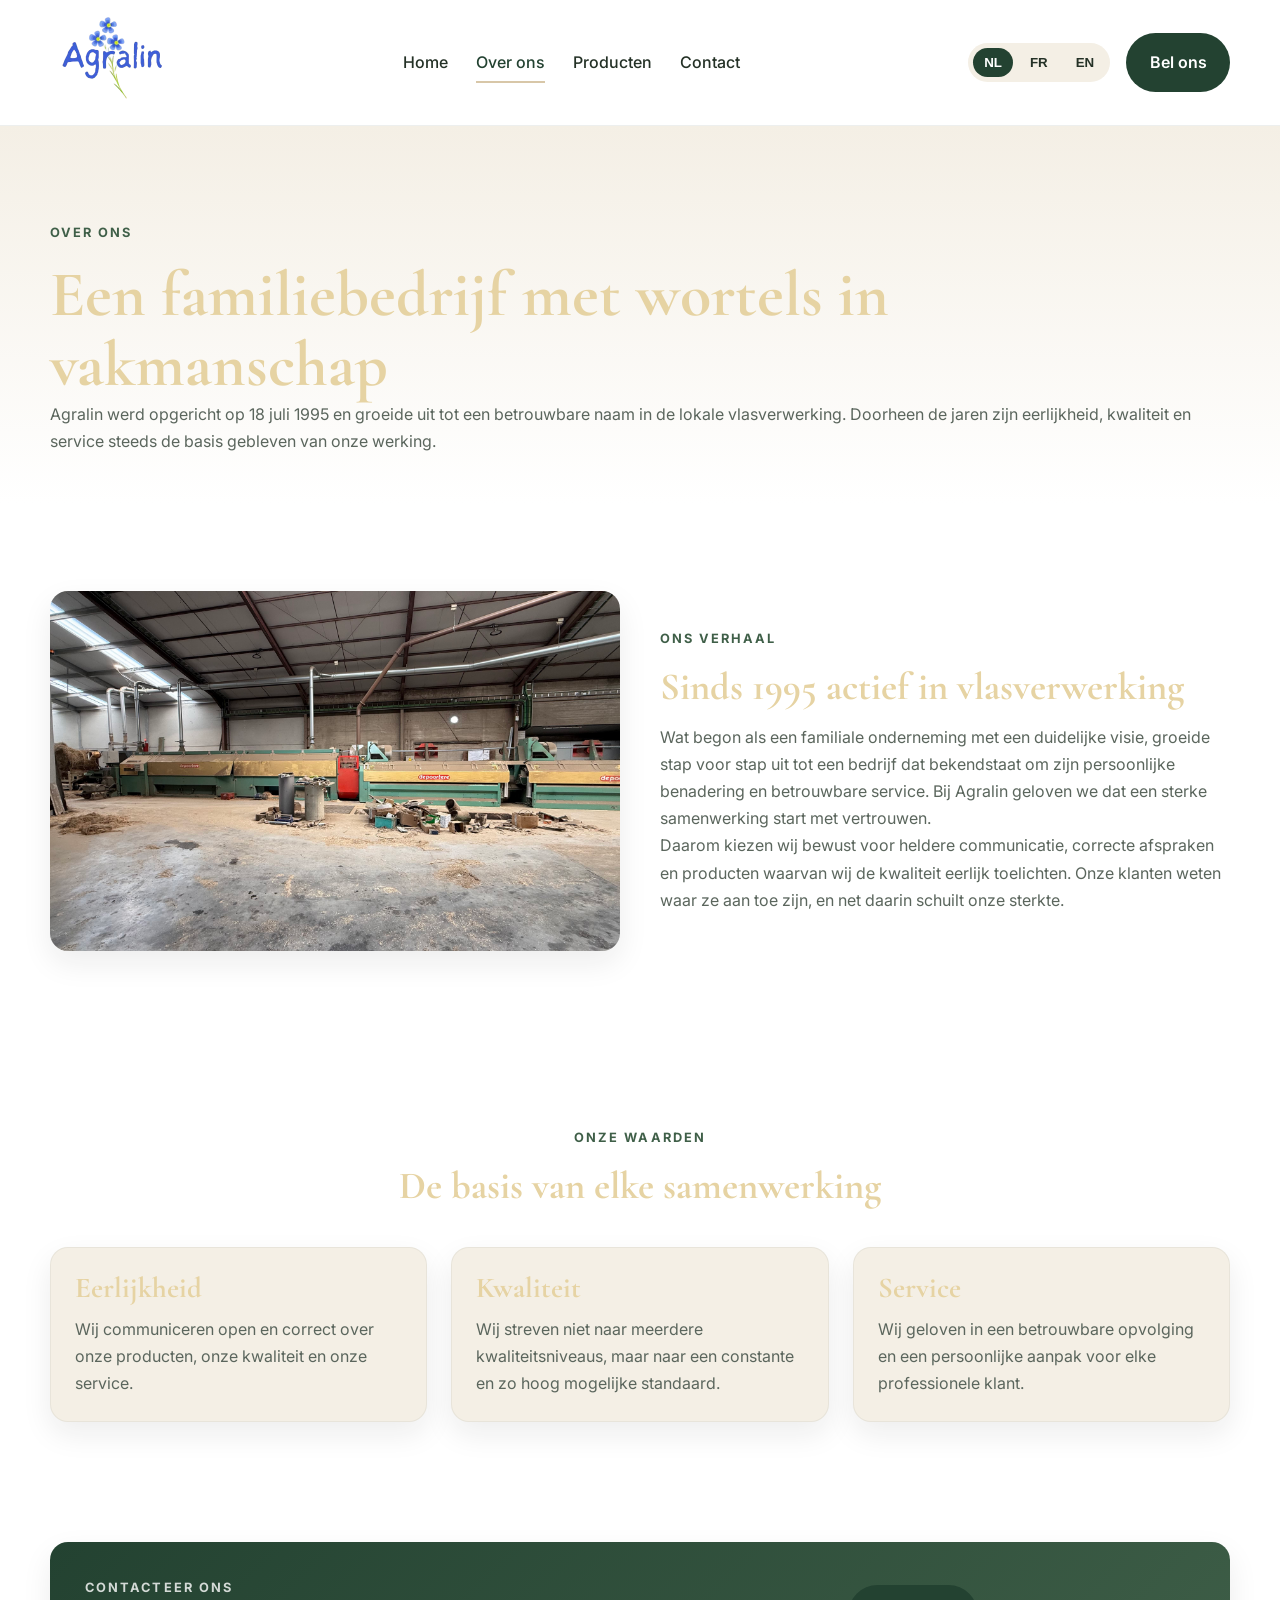
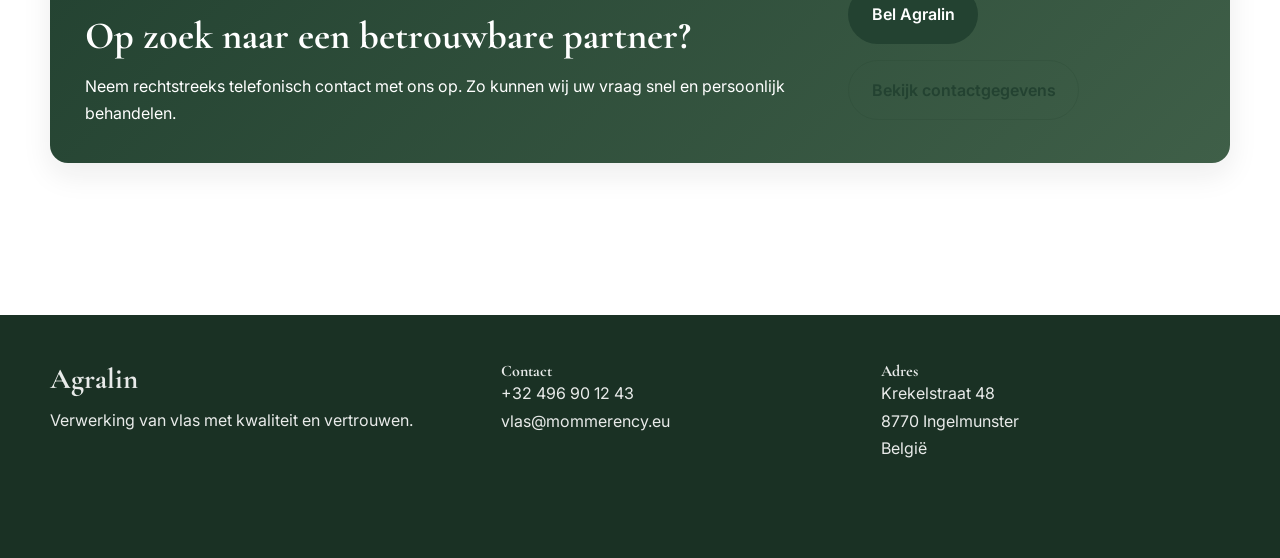
==== about.html @ 3aa9d106 "eerste versie agralin site" ====
<!DOCTYPE html>
<html lang="nl">
<head>
  <meta charset="UTF-8" />
  <meta name="viewport" content="width=device-width, initial-scale=1.0" />

  <title>Over ons | Agralin</title>
  <meta
    name="description"
    content="Leer Agralin kennen: een Belgisch familiebedrijf in vlasverwerking sinds 1995, gebouwd op eerlijkheid, kwaliteit en service."
  />

  <link rel="preconnect" href="https://fonts.googleapis.com" />
  <link rel="preconnect" href="https://fonts.gstatic.com" crossorigin />
  <link
    href="https://fonts.googleapis.com/css2?family=Cormorant+Garamond:wght@500;600;700&family=Inter:wght@400;500;600;700&display=swap"
    rel="stylesheet"
  />
  <link rel="stylesheet" href="styles.css" />
</head>
<body data-page="about">
  <header class="site-header">
    <div class="container nav-wrapper">
      <a href="index.html" class="logo" aria-label="Agralin home" data-i18n-aria-label="logo_aria_label">
        <img
          src="images/logo-agralin.png"
          alt="Agralin logo"
          class="logo-img"
          data-i18n-alt="logo_alt"
        />
      </a>

      <nav class="main-nav" aria-label="Hoofdnavigatie" data-i18n-aria-label="main_nav_aria">
        <a href="index.html" data-i18n="nav_home">Home</a>
        <a href="about.html" class="active" data-i18n="nav_about">Over ons</a>
        <a href="products.html" data-i18n="nav_products">Producten</a>
        <a href="contact.html" data-i18n="nav_contact">Contact</a>
      </nav>

      <div class="nav-actions">
        <div class="language-switcher" aria-label="Taalkeuze" data-i18n-aria-label="language_switcher_aria">
          <button type="button" class="lang-btn active" data-lang="nl">NL</button>
          <button type="button" class="lang-btn" data-lang="fr">FR</button>
          <button type="button" class="lang-btn" data-lang="en">EN</button>
        </div>

        <a class="btn btn-primary desktop-call" href="tel:+32496901243" data-i18n="nav_call">
          Bel ons
        </a>
      </div>

      <button
        class="menu-toggle"
        aria-label="Menu openen"
        aria-expanded="false"
        data-i18n-aria-label="menu_open_aria"
      >
        ☰
      </button>
    </div>

    <div class="mobile-menu">
      <a href="index.html" data-i18n="nav_home">Home</a>
      <a href="about.html" data-i18n="nav_about">Over ons</a>
      <a href="products.html" data-i18n="nav_products">Producten</a>
      <a href="contact.html" data-i18n="nav_contact">Contact</a>
      <a class="btn btn-primary" href="tel:+32496901243" data-i18n="call_now">
        Bel ons vandaag nog
      </a>
    </div>
  </header>

  <main>
    <section class="page-hero">
      <div class="container">
        <p class="section-label" data-i18n="about_page_label">Over ons</p>
        <h1 data-i18n="about_page_title_text">Een familiebedrijf met wortels in vakmanschap</h1>
        <p data-i18n="about_page_intro">
          Agralin werd opgericht op 18 juli 1995 en groeide uit tot een betrouwbare naam in de lokale vlasverwerking. Doorheen de jaren zijn eerlijkheid, kwaliteit en service steeds de basis gebleven van onze werking.
        </p>
      </div>
    </section>

    <section class="section">
      <div class="container grid-2">
        <div class="image-card">
          <img
            src="images/fabriek1.jpg"
            alt="Landelijk bedrijfsterrein en natuurlijke omgeving"
            data-i18n-alt="about_story_image_alt"
          />
        </div>

        <div>
          <p class="section-label" data-i18n="about_story_label">Ons verhaal</p>
          <h2 data-i18n="about_story_title">Sinds 1995 actief in vlasverwerking</h2>

          <p data-i18n="about_story_text_1">
            Wat begon als een familiale onderneming met een duidelijke visie, groeide stap voor stap uit tot een bedrijf dat bekendstaat om zijn persoonlijke benadering en betrouwbare service. Bij Agralin geloven we dat een sterke samenwerking start met vertrouwen.
          </p>

          <p data-i18n="about_story_text_2">
            Daarom kiezen wij bewust voor heldere communicatie, correcte afspraken en producten waarvan wij de kwaliteit eerlijk toelichten. Onze klanten weten waar ze aan toe zijn, en net daarin schuilt onze sterkte.
          </p>
        </div>
      </div>
    </section>

    <section class="section values-section">
      <div class="container">
        <div class="section-heading center">
          <p class="section-label" data-i18n="values_label">Onze waarden</p>
          <h2 data-i18n="values_title">De basis van elke samenwerking</h2>
        </div>

        <div class="card-grid three-cols">
          <article class="info-card simple-card">
            <div class="card-content">
              <h3 data-i18n="value_1_title">Eerlijkheid</h3>
              <p data-i18n="value_1_text">
                Wij communiceren open en correct over onze producten, onze kwaliteit en onze service.
              </p>
            </div>
          </article>

          <article class="info-card simple-card">
            <div class="card-content">
              <h3 data-i18n="value_2_title">Kwaliteit</h3>
              <p data-i18n="value_2_text">
                Wij streven niet naar meerdere kwaliteitsniveaus, maar naar een constante en zo hoog mogelijke standaard.
              </p>
            </div>
          </article>

          <article class="info-card simple-card">
            <div class="card-content">
              <h3 data-i18n="value_3_title">Service</h3>
              <p data-i18n="value_3_text">
                Wij geloven in een betrouwbare opvolging en een persoonlijke aanpak voor elke professionele klant.
              </p>
            </div>
          </article>
        </div>
      </div>
    </section>

    <section class="section cta-section">
      <div class="container cta-box">
        <div>
          <p class="section-label" data-i18n="about_cta_label">Contacteer ons</p>
          <h2 data-i18n="about_cta_title">Op zoek naar een betrouwbare partner?</h2>
          <p data-i18n="about_cta_text">
            Neem rechtstreeks telefonisch contact met ons op. Zo kunnen wij uw vraag snel en persoonlijk behandelen.
          </p>
        </div>

        <div class="cta-actions">
          <a href="tel:+32496901243" class="btn btn-primary" data-i18n="about_cta_call">
            Bel Agralin
          </a>
          <a href="contact.html" class="btn btn-secondary" data-i18n="about_cta_contact_link">
            Bekijk contactgegevens
          </a>
        </div>
      </div>
    </section>
  </main>

  <footer class="site-footer">
    <div class="container footer-grid">
      <div>
        <h3>Agralin</h3>
        <p data-i18n="footer_tagline">Verwerking van vlas met kwaliteit en vertrouwen.</p>
      </div>

      <div>
        <h4 data-i18n="footer_contact_title">Contact</h4>
        <p><a href="tel:+32496901243">+32 496 90 12 43</a></p>
        <p><a href="mailto:vlas@mommerency.eu">vlas@mommerency.eu</a></p>
      </div>

      <div>
        <h4 data-i18n="footer_address_title">Adres</h4>
        <p data-i18n="footer_address">
          Krekelstraat 48<br />
          8770 Ingelmunster<br />
          België
        </p>
      </div>
    </div>
  </footer>

  <a class="mobile-call-bar" href="tel:+32496901243" data-i18n="call_now">
    Bel ons vandaag nog
  </a>

  <script src="script.js"></script>
</body>
</html>
---- styles.css ----
:root {
  --green-dark: #234231;
  --green-deep: #1a3124;
  --green-soft: #3f5f48;
  --beige: #d8c7a8;
  --beige-light: #f4efe5;
  --white: #ffffff;
  --text: #243126;
  --text-soft: #5b665d;
  --border: #dcd6ca;
  --shadow: 0 12px 30px rgba(20, 28, 21, 0.08);
  --radius: 18px;
  --container: 1180px;
  --transition: 0.25s ease;
}

* {
  box-sizing: border-box;
  margin: 0;
  padding: 0;
}

html {
  scroll-behavior: smooth;
}

body {
  font-family: "Inter", sans-serif;
  color: var(--text);
  background: var(--white);
  line-height: 1.7;
}

a {
  color: inherit;
  text-decoration: none;
}

img {
  width: 100%;
  display: block;
}

.container {
  width: min(var(--container), calc(100% - 2rem));
  margin: 0 auto;
}

.site-header {
  position: sticky;
  top: 0;
  z-index: 1000;
  background: rgba(255, 255, 255, 0.96);
  backdrop-filter: blur(10px);
  border-bottom: 1px solid rgba(36, 49, 38, 0.08);
}

.nav-wrapper {
  min-height: 82px;
  display: flex;
  align-items: center;
  justify-content: space-between;
  gap: 1rem;
}

.logo {
  display: flex;
  align-items: center;
  gap: 0.8rem;
  font-weight: 700;
}

.logo-img {
  height: 125px;
  width: auto;
  display: block;
  object-fit: contain;
}

.logo-text {
  font-family: "Cormorant Garamond", serif;
  font-size: 2rem;
  color: var(--green-dark);
}

.main-nav {
  display: flex;
  align-items: center;
  gap: 1.75rem;
}

.main-nav a {
  font-weight: 500;
  color: var(--text);
  position: relative;
}

.main-nav a.active,
.main-nav a:hover {
  color: var(--green-dark);
}

.main-nav a.active::after,
.main-nav a:hover::after {
  content: "";
  position: absolute;
  left: 0;
  bottom: -0.45rem;
  width: 100%;
  height: 2px;
  background: var(--beige);
}

.nav-actions {
  display: flex;
  align-items: center;
  gap: 1rem;
}

.language-switcher {
  display: flex;
  align-items: center;
  gap: 0.35rem;
  background: var(--beige-light);
  padding: 0.3rem;
  border-radius: 999px;
}

.lang-btn {
  border: none;
  background: transparent;
  color: var(--text);
  padding: 0.45rem 0.7rem;
  border-radius: 999px;
  font-weight: 600;
  cursor: pointer;
  transition: var(--transition);
}

.lang-btn.active,
.lang-btn:hover {
  background: var(--green-dark);
  color: var(--white);
}

.btn {
  display: inline-flex;
  align-items: center;
  justify-content: center;
  gap: 0.5rem;
  padding: 0.95rem 1.4rem;
  border-radius: 999px;
  font-weight: 600;
  transition: var(--transition);
  border: 1px solid transparent;
}

.btn-primary {
  background: var(--green-dark);
  color: var(--white);
}

.btn-primary:hover {
  background: var(--green-deep);
  transform: translateY(-1px);
}

.btn-secondary {
  background: transparent;
  border-color: rgba(35, 66, 49, 0.2);
  color: var(--green-dark);
}

.btn-secondary:hover {
  background: var(--beige-light);
}

.menu-toggle {
  display: none;
  background: transparent;
  border: none;
  font-size: 1.7rem;
  cursor: pointer;
  color: var(--green-dark);
}

.mobile-menu {
  display: none;
  flex-direction: column;
  gap: 1rem;
  padding: 0 1rem 1rem;
  border-top: 1px solid rgba(36, 49, 38, 0.08);
}

.mobile-menu.open {
  display: flex;
}

.site-header {
  transition: background 0.25s ease, box-shadow 0.25s ease;
}

.nav-wrapper {
  transition: min-height 0.25s ease, padding 0.25s ease;
}

.logo-img {
  transition: height 0.25s ease;
}

.main-nav a {
  transition: color 0.25s ease, font-size 0.25s ease;
}

.desktop-call {
  transition: padding 0.25s ease, font-size 0.25s ease;
}

/* Alleen de gescrollde toestand kleiner maken */
.site-header.shrink {
  box-shadow: 0 8px 24px rgba(0, 0, 0, 0.08);
}

.site-header.shrink .nav-wrapper {
  min-height: 68px;
}

.site-header.shrink .logo-img {
  height: 82px;
}

.site-header.shrink .main-nav a {
  font-size: 0.95rem;
}

.site-header.shrink .desktop-call {
  padding: 0.75rem 1.15rem;
  font-size: 0.95rem;
}

.hero {
  position: relative;
  min-height: 84vh;
  display: flex;
  align-items: center;
  background-size: cover;
  background-position: center;
}

.hero-home {
  background-image: url("images/hero-agralin.jpg");
}

.hero-overlay {
  position: absolute;
  inset: 0;
  background: linear-gradient(90deg, rgba(20, 35, 25, 0.78) 0%, rgba(20, 35, 25, 0.58) 40%, rgba(20, 35, 25, 0.2) 100%);
}

.hero-content {
  position: relative;
  z-index: 2;
  color: var(--white);
  max-width: 760px;
  padding: 5rem 0;
}

.eyebrow,
.section-label {
  text-transform: uppercase;
  letter-spacing: 0.16em;
  font-size: 0.8rem;
  font-weight: 700;
  margin-bottom: 1rem;
}

.eyebrow {
  color: var(--white);
}

.section-label {
  color: var(--green-soft);
}

h1, h2, h3, h4 {
  font-family: "Cormorant Garamond", serif;
  line-height: 1.1;
  color:#e6d3a3; /* beige */
}

.hero h1,
.page-hero h1 {
  font-size: clamp(2.5rem, 5vw, 4.8rem);
}

h2 {
  font-size: clamp(2rem, 3vw, 3.2rem);
  margin-bottom: 1rem;
}

h3 {
  font-size: 1.8rem;
  margin-bottom: 0.75rem;
}

p {
  color: var(--text-soft);
}

.hero-text {
  max-width: 680px;
  font-size: 1.08rem;
  color: rgba(255, 255, 255, 0.92);
  margin: 1.3rem 0 2rem;
}

.hero-actions,
.cta-actions {
  display: flex;
  flex-wrap: wrap;
  gap: 1rem;
}

.section {
  padding: 5.5rem 0;
}

.page-hero {
  padding: 6rem 0 3rem;
  background: linear-gradient(180deg, var(--beige-light) 0%, var(--white) 100%);
}

.grid-2 {
  display: grid;
  grid-template-columns: repeat(2, minmax(0, 1fr));
  gap: 2.5rem;
  align-items: center;
}

.image-card,
.info-card,
.contact-card,
.map-card,
.cta-box,
.trust-item {
  border-radius: var(--radius);
  overflow: hidden;
  box-shadow: var(--shadow);
}

.image-card img {
  height: 100%;
  min-height: 360px;
  object-fit: cover;
}

.section-heading {
  margin-bottom: 2.5rem;
}

.section-heading.center {
  text-align: center;
}

.section-heading.narrow {
  max-width: 720px;
  margin-left: auto;
  margin-right: auto;
}

.card-grid {
  display: grid;
  grid-template-columns: repeat(3, minmax(0, 1fr));
  gap: 1.5rem;
}

.info-card {
  background: var(--white);
  border: 1px solid rgba(36, 49, 38, 0.06);
}

.info-card img {
  height: 240px;
  object-fit: cover;
}

.card-content {
  padding: 1.5rem;
}

.simple-card {
  background: var(--beige-light);
}

.trust-section {
  background: #faf8f3;
}

.trust-grid {
  display: grid;
  grid-template-columns: repeat(4, minmax(0, 1fr));
  gap: 1.25rem;
}

.trust-item {
  background: var(--white);
  padding: 1.75rem;
  border: 1px solid rgba(36, 49, 38, 0.06);
}

.trust-item span {
  display: inline-block;
  margin-bottom: 0.8rem;
  color: var(--green-dark);
  font-weight: 700;
  text-transform: uppercase;
  letter-spacing: 0.08em;
  font-size: 0.85rem;
}

.alt-bg {
  background: var(--beige-light);
}

.cta-section {
  padding-top: 2rem;
}

.cta-box {
  background: linear-gradient(135deg, var(--green-dark) 0%, var(--green-soft) 100%);
  color: var(--white);
  padding: 2.2rem;
  display: flex;
  justify-content: space-between;
  gap: 2rem;
  align-items: center;
}

.cta-box h2,
.cta-box p,
.cta-box .section-label {
  color: var(--white);
}

.cta-box .section-label {
  opacity: 0.8;
}

.contact-layout {
  display: grid;
  grid-template-columns: 420px 1fr;
  gap: 1.5rem;
}

.contact-card,
.map-card {
  background: var(--white);
  border: 1px solid rgba(36, 49, 38, 0.08);
}

.contact-card {
  padding: 2rem;
}

.contact-list {
  display: grid;
  gap: 1.4rem;
  margin: 1.8rem 0;
}

.contact-list span {
  display: block;
  font-size: 0.85rem;
  text-transform: uppercase;
  letter-spacing: 0.08em;
  color: var(--green-soft);
  margin-bottom: 0.35rem;
  font-weight: 700;
}

.contact-list a {
  font-size: 1.15rem;
  font-weight: 700;
  color: var(--green-dark);
}

.map-card {
  min-height: 460px;
}

.full-width {
  width: 100%;
}

.text-link {
  display: inline-block;
  margin-top: 1rem;
  color: var(--green-dark);
  font-weight: 700;
}

.site-footer {
  background: var(--green-deep);
  color: rgba(255, 255, 255, 0.86);
  padding: 3rem 0 6rem;
  margin-top: 4rem;
}

.site-footer h3,
.site-footer h4,
.site-footer p,
.site-footer a {
  color: rgba(255, 255, 255, 0.9);
}

.footer-grid {
  display: grid;
  grid-template-columns: 1.2fr 1fr 1fr;
  gap: 2rem;
}

.mobile-call-bar {
  display: none;
  position: fixed;
  left: 1rem;
  right: 1rem;
  bottom: 1rem;
  z-index: 1100;
  background: var(--green-dark);
  color: var(--white);
  text-align: center;
  padding: 1rem 1.2rem;
  border-radius: 999px;
  font-weight: 700;
  box-shadow: 0 10px 25px rgba(20, 35, 25, 0.22);
}

@media (max-width: 768px) {
  .logo-img {
    height: 42px;
  }

  .logo-text {
    font-size: 1.6rem;
  }
}

@media (max-width: 1024px) {
  .main-nav,
  .desktop-call {
    display: none;
  }

  .menu-toggle {
    display: block;
  }

  .nav-actions {
    margin-left: auto;
  }

  .grid-2,
  .card-grid,
  .trust-grid,
  .contact-layout,
  .footer-grid {
    grid-template-columns: 1fr;
  }

  .cta-box {
    flex-direction: column;
    align-items: flex-start;
  }
}

@media (max-width: 768px) {
  .nav-wrapper {
    min-height: 74px;
  }

  .logo-text {
    font-size: 1.75rem;
  }

  .hero {
    min-height: 76vh;
  }

  .section {
    padding: 4rem 0;
  }

  .hero-actions,
  .cta-actions {
    flex-direction: column;
    align-items: stretch;
  }

  .btn {
    width: 100%;
  }

  .language-switcher {
    display: none;
  }

  .reverse-mobile > :first-child {
    order: 2;
  }

  .reverse-mobile > :last-child {
    order: 1;
  }

  .mobile-call-bar {
    display: block;
  }

  .site-footer {
    padding-bottom: 8rem;
  }
}
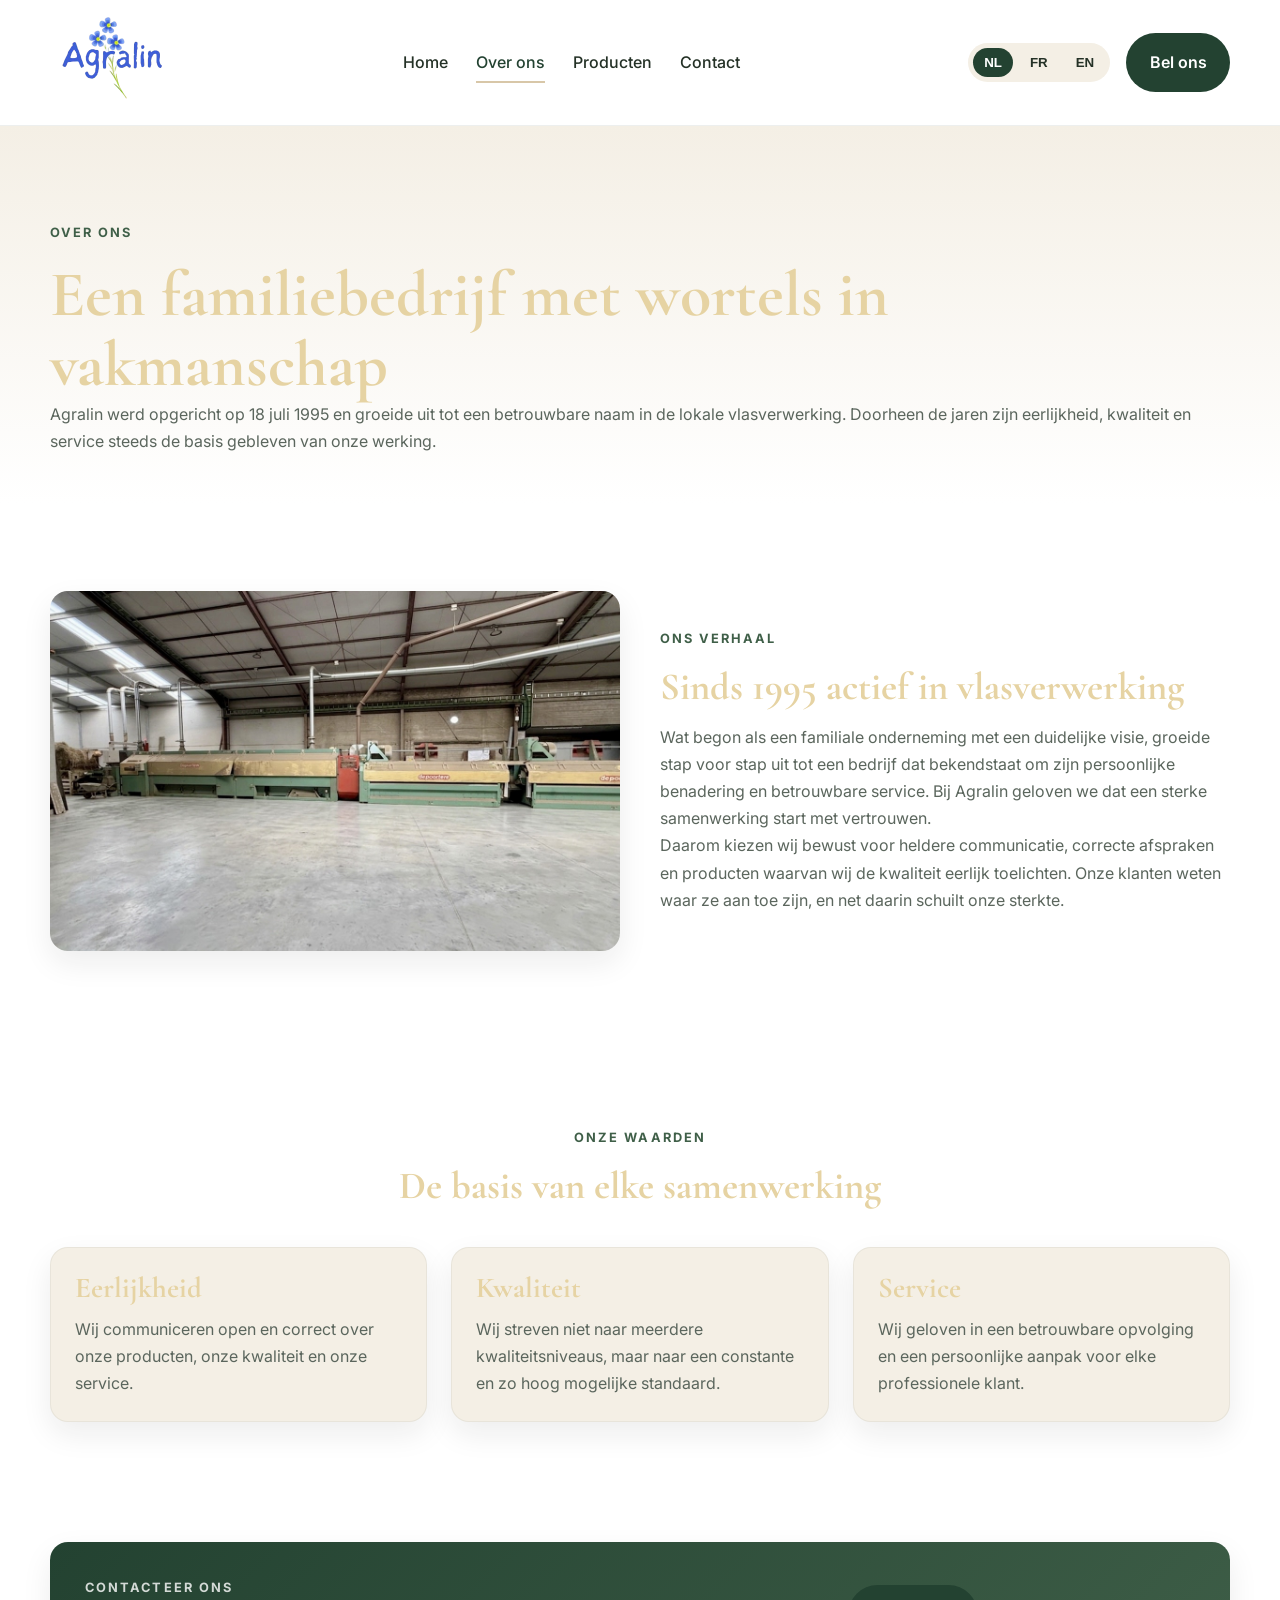
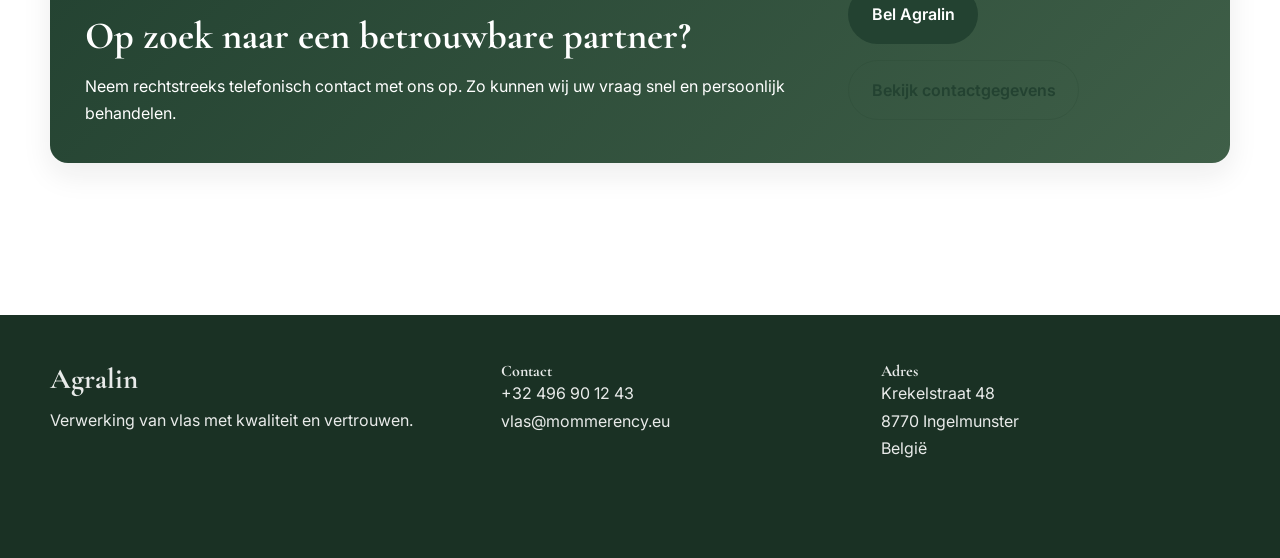
==== commit 6ffb40e3: "images changed" ====
--- a/about.html
+++ b/about.html
@@ -85,7 +85,7 @@
       <div class="container grid-2">
         <div class="image-card">
           <img
-            src="images/fabriek1.jpg"
+            src="images/fabriek1.png"
             alt="Landelijk bedrijfsterrein en natuurlijke omgeving"
             data-i18n-alt="about_story_image_alt"
           />
--- a/styles.css
+++ b/styles.css
@@ -520,19 +520,7 @@
 }
 
 .mobile-call-bar {
-  display: none;
-  position: fixed;
-  left: 1rem;
-  right: 1rem;
-  bottom: 1rem;
-  z-index: 1100;
-  background: var(--green-dark);
-  color: var(--white);
-  text-align: center;
-  padding: 1rem 1.2rem;
-  border-radius: 999px;
-  font-weight: 700;
-  box-shadow: 0 10px 25px rgba(20, 35, 25, 0.22);
+  display: none !important;
 }
 
 @media (max-width: 768px) {
